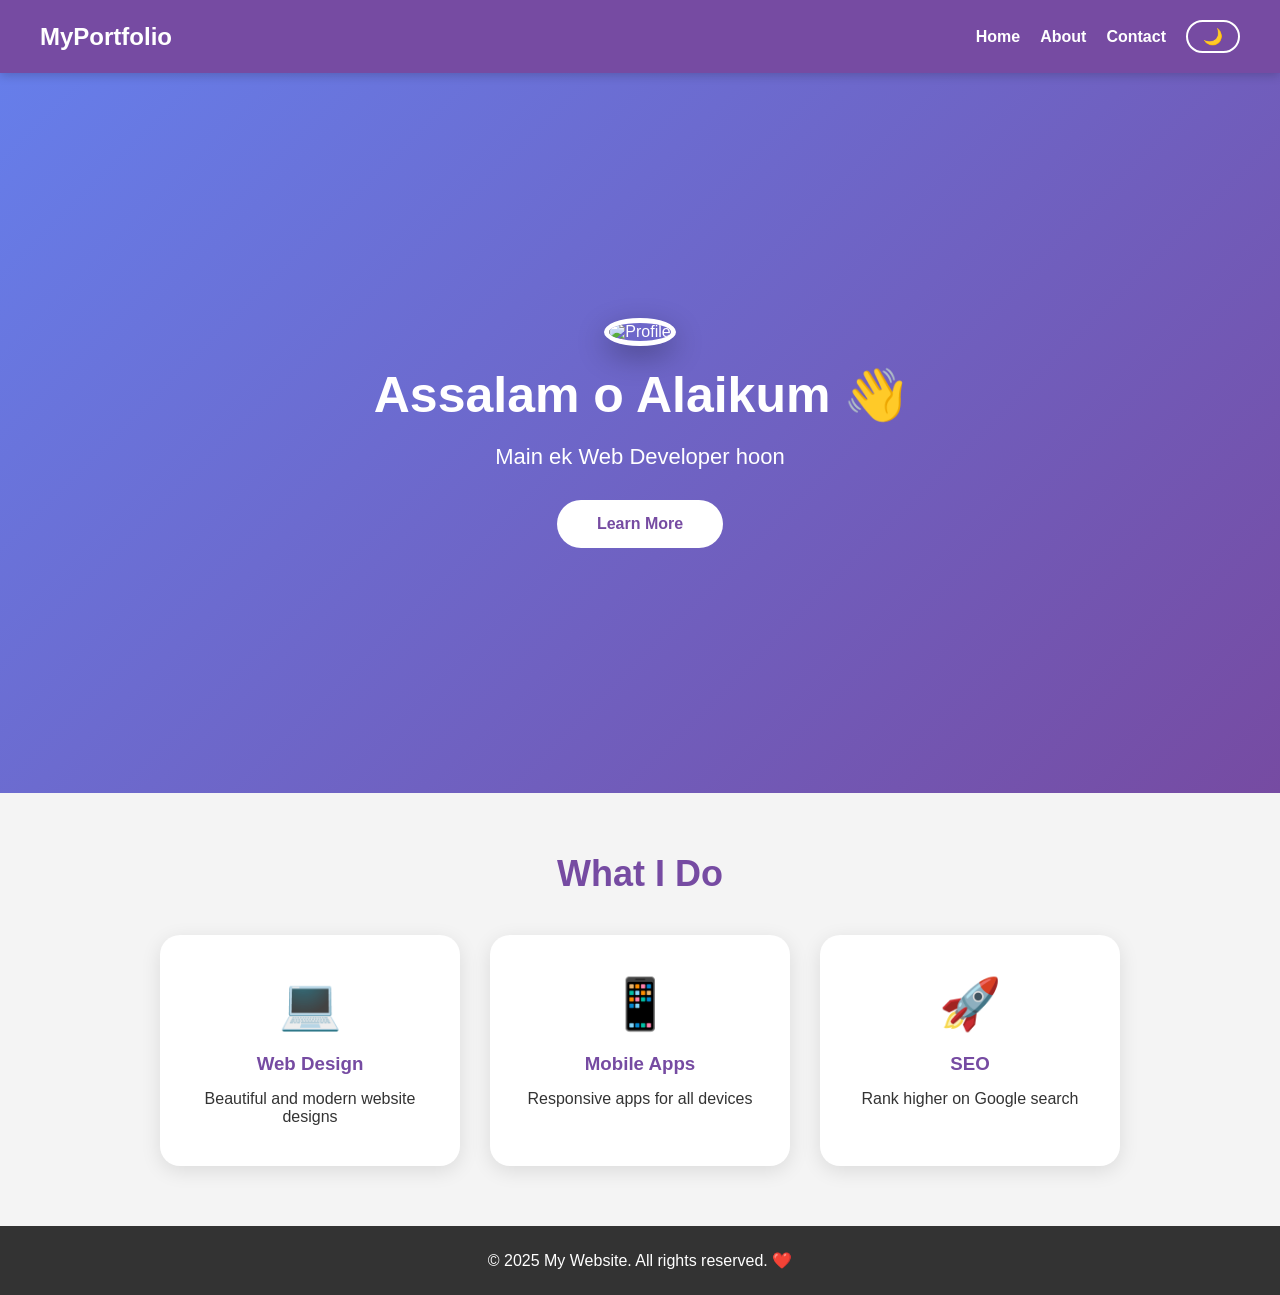
==== index.html @ c1761453 "Add files via upload" ====
<!DOCTYPE html>
<html lang="en">
<head>
    <meta charset="UTF-8">
    <meta name="viewport" content="width=device-width, initial-scale=1.0">
    <title>Home - My Portfolio</title>
    <link rel="stylesheet" href="style.css">
</head>
<body>

    <nav>
        <div class="logo">MyPortfolio</div>
        <div class="nav-links">
            <a href="index.html">Home</a>
            <a href="about.html">About</a>
            <a href="contact.html">Contact</a>
            <button id="darkModeBtn" onclick="toggleDarkMode()">🌙</button>
        </div>
    </nav>

    <div class="hero">
        <div class="hero-content">
            <img src="https://i.pravatar.cc/200" alt="Profile" class="profile-pic">
            <h1>Assalam o Alaikum 👋</h1>
            <p class="typing">Main ek Web Developer hoon</p>
            <a href="about.html" class="btn">Learn More</a>
        </div>
    </div>

    <section class="services">
        <h2>What I Do</h2>
        <div class="cards">
            <div class="card">
                <div class="icon">💻</div>
                <h3>Web Design</h3>
                <p>Beautiful and modern website designs</p>
            </div>
            <div class="card">
                <div class="icon">📱</div>
                <h3>Mobile Apps</h3>
                <p>Responsive apps for all devices</p>
            </div>
            <div class="card">
                <div class="icon">🚀</div>
                <h3>SEO</h3>
                <p>Rank higher on Google search</p>
            </div>
        </div>
    </section>

    <footer>
        <p>© 2025 My Website. All rights reserved. ❤️</p>
    </footer>

    <script src="script.js"></script>
</body>
</html>
---- style.css ----
* {
    margin: 0;
    padding: 0;
    box-sizing: border-box;
    transition: 0.3s;
}

body {
    font-family: 'Arial', sans-serif;
    background: #f4f4f4;
    color: #333;
}

/* Dark Mode */
body.dark {
    background: #1a1a1a;
    color: #fff;
}
body.dark nav { background: #000; }
body.dark .card,
body.dark .about-container,
body.dark .contact-container { background: #2a2a2a; color: #fff; }
body.dark input,
body.dark textarea { background: #1a1a1a; color: #fff; border-color: #555; }

/* Navigation */
nav {
    background: #764ba2;
    padding: 20px 40px;
    display: flex;
    justify-content: space-between;
    align-items: center;
    position: sticky;
    top: 0;
    z-index: 100;
    box-shadow: 0 2px 10px rgba(0,0,0,0.2);
}
.logo {
    color: white;
    font-size: 24px;
    font-weight: bold;
}
.nav-links {
    display: flex;
    align-items: center;
    gap: 20px;
}
.nav-links a {
    color: white;
    text-decoration: none;
    font-weight: bold;
    font-size: 16px;
}
.nav-links a:hover { color: #ffd700; }

#darkModeBtn {
    background: transparent;
    border: 2px solid white;
    color: white;
    padding: 5px 15px;
    border-radius: 20px;
    cursor: pointer;
    font-size: 16px;
}

/* Hero Section */
.hero {
    background: linear-gradient(135deg, #667eea, #764ba2);
    color: white;
    text-align: center;
    padding: 80px 20px;
    min-height: 80vh;
    display: flex;
    justify-content: center;
    align-items: center;
}
.hero-content {
    animation: fadeInUp 1s ease-out;
}
.profile-pic {
    width: 150px;
    height: 150px;
    border-radius: 50%;
    border: 5px solid white;
    margin-bottom: 20px;
    box-shadow: 0 10px 30px rgba(0,0,0,0.3);
    animation: bounce 2s infinite;
}
.hero h1 { font-size: 50px; margin-bottom: 20px; }
.hero p { font-size: 22px; margin-bottom: 30px; }

.btn {
    display: inline-block;
    padding: 15px 40px;
    background: white;
    color: #764ba2;
    text-decoration: none;
    border-radius: 30px;
    font-weight: bold;
    border: none;
    cursor: pointer;
    font-size: 16px;
}
.btn:hover {
    background: #ffd700;
    transform: scale(1.1);
    box-shadow: 0 10px 20px rgba(0,0,0,0.2);
}

/* Services */
.services {
    padding: 60px 20px;
    text-align: center;
}
.services h2 {
    font-size: 36px;
    margin-bottom: 40px;
    color: #764ba2;
}
.cards {
    display: flex;
    justify-content: center;
    gap: 30px;
    flex-wrap: wrap;
    max-width: 1200px;
    margin: 0 auto;
}
.card {
    background: white;
    padding: 40px 30px;
    border-radius: 20px;
    box-shadow: 0 5px 20px rgba(0,0,0,0.1);
    width: 300px;
    cursor: pointer;
}
.card:hover {
    transform: translateY(-10px);
    box-shadow: 0 15px 30px rgba(0,0,0,0.2);
}
.icon { font-size: 50px; margin-bottom: 20px; }
.card h3 { color: #764ba2; margin-bottom: 15px; }

/* About Page */
.about-container {
    max-width: 800px;
    margin: 50px auto;
    background: white;
    padding: 50px;
    border-radius: 20px;
    box-shadow: 0 5px 20px rgba(0,0,0,0.1);
    text-align: center;
    animation: fadeInUp 1s ease-out;
}
.about-container h1 { color: #764ba2; margin: 20px 0; }
.about-container p { font-size: 18px; line-height: 1.8; margin-bottom: 15px; }
.about-container h2 { color: #764ba2; margin: 30px 0 20px; }

.skills {
    display: flex;
    justify-content: center;
    flex-wrap: wrap;
    gap: 10px;
}
.skill {
    background: #764ba2;
    color: white;
    padding: 10px 25px;
    border-radius: 25px;
    font-weight: bold;
}
.skill:hover { transform: scale(1.1); background: #ffd700; color: #333; }

/* Contact Page */
.contact-container {
    max-width: 500px;
    margin: 50px auto;
    background: white;
    padding: 50px;
    border-radius: 20px;
    box-shadow: 0 5px 20px rgba(0,0,0,0.1);
    animation: fadeInUp 1s ease-out;
}
.contact-container h1 { color: #764ba2; text-align: center; margin-bottom: 30px; }
input, textarea {
    width: 100%;
    padding: 15px;
    margin-bottom: 15px;
    border: 2px solid #ddd;
    border-radius: 10px;
    font-size: 16px;
    font-family: inherit;
}
input:focus, textarea:focus {
    border-color: #764ba2;
    outline: none;
}

/* Footer */
footer {
    background: #333;
    color: white;
    text-align: center;
    padding: 25px;
}

/* Animations */
@keyframes fadeInUp {
    from { opacity: 0; transform: translateY(30px); }
    to { opacity: 1; transform: translateY(0); }
}
@keyframes bounce {
    0%, 100% { transform: translateY(0); }
    50% { transform: translateY(-15px); }
}

/* Mobile Responsive */
@media (max-width: 768px) {
    nav {
        flex-direction: column;
        gap: 15px;
        padding: 15px;
    }
    .nav-links { gap: 15px; }
    .hero h1 { font-size: 32px; }
    .hero p { font-size: 18px; }
    .profile-pic { width: 120px; height: 120px; }
    .cards { flex-direction: column; align-items: center; }
    .about-container, .contact-container { margin: 20px; padding: 30px; }
}
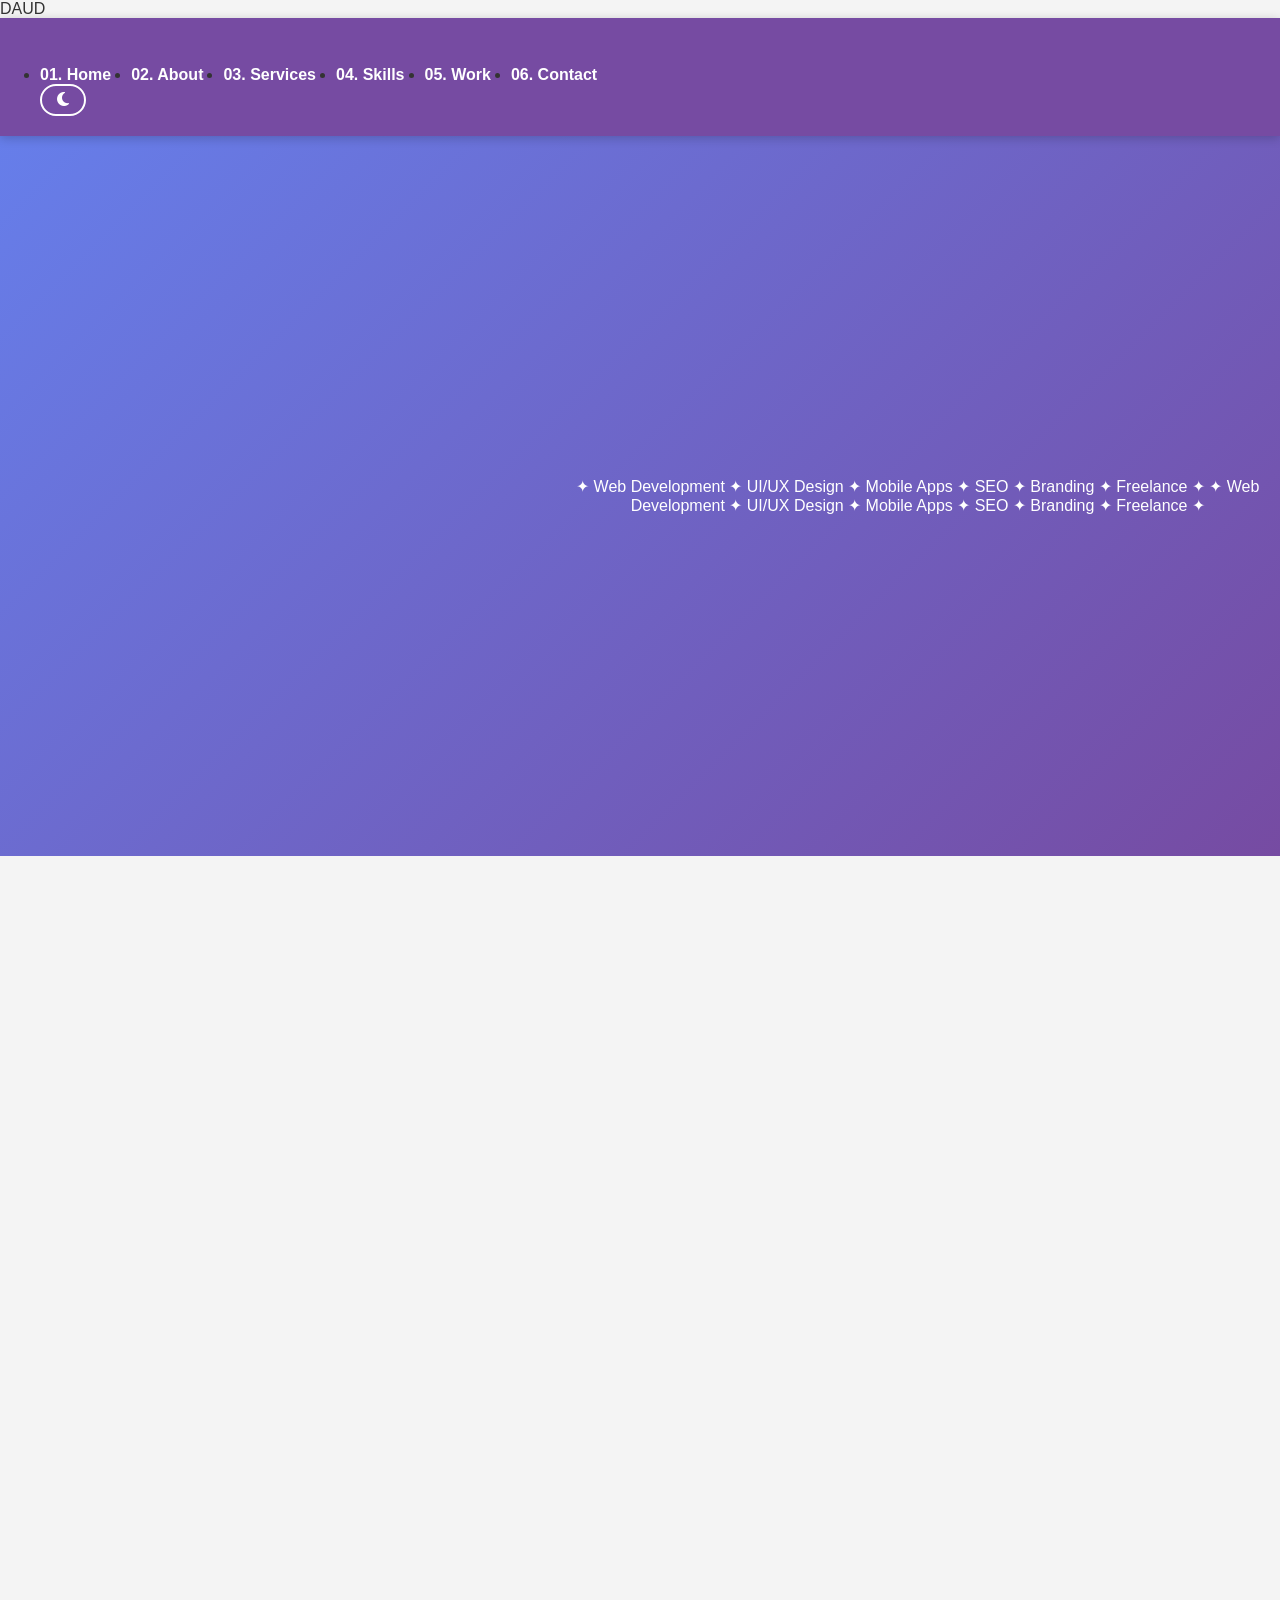
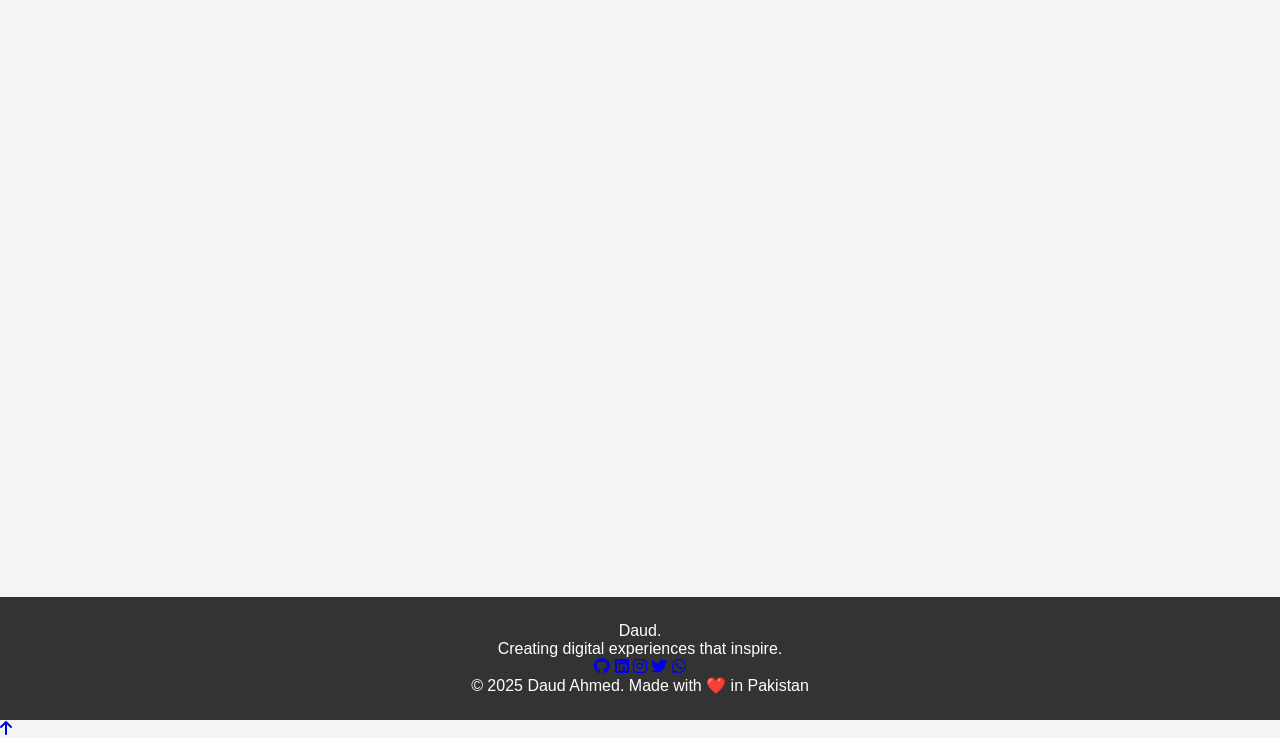
==== commit c31d3217: "Update index.html" ====
--- a/index.html
+++ b/index.html
@@ -3,55 +3,395 @@
 <head>
     <meta charset="UTF-8">
     <meta name="viewport" content="width=device-width, initial-scale=1.0">
-    <title>Home - My Portfolio</title>
+    <title>Daud - Premium Web Developer</title>
     <link rel="stylesheet" href="style.css">
+    <link rel="preconnect" href="https://fonts.googleapis.com">
+    <link href="https://fonts.googleapis.com/css2?family=Poppins:wght@300;400;500;600;700;800;900&family=Space+Grotesk:wght@400;500;600;700&display=swap" rel="stylesheet">
+    <link rel="stylesheet" href="https://cdnjs.cloudflare.com/ajax/libs/font-awesome/6.4.0/css/all.min.css">
+    <link href="https://unpkg.com/aos@2.3.1/dist/aos.css" rel="stylesheet">
 </head>
 <body>
 
-    <nav>
-        <div class="logo">MyPortfolio</div>
-        <div class="nav-links">
-            <a href="index.html">Home</a>
-            <a href="about.html">About</a>
-            <a href="contact.html">Contact</a>
-            <button id="darkModeBtn" onclick="toggleDarkMode()">🌙</button>
+    <!-- Custom Cursor -->
+    <div class="cursor" id="cursor"></div>
+    <div class="cursor-follower" id="cursorFollower"></div>
+
+    <!-- Preloader -->
+    <div class="preloader" id="preloader">
+        <div class="loader-text">
+            <span>D</span><span>A</span><span>U</span><span>D</span>
+        </div>
+        <div class="loader-bar"><div class="loader-progress"></div></div>
+    </div>
+
+    <!-- Particles Background -->
+    <div class="particles" id="particles"></div>
+
+    <!-- Navigation -->
+    <nav id="navbar">
+        <div class="nav-container">
+            <div class="logo" data-aos="fade-right">D<span>.</span></div>
+            <ul class="nav-links" id="navLinks">
+                <li><a href="#home" class="active"><span>01.</span> Home</a></li>
+                <li><a href="#about"><span>02.</span> About</a></li>
+                <li><a href="#services"><span>03.</span> Services</a></li>
+                <li><a href="#skills"><span>04.</span> Skills</a></li>
+                <li><a href="#projects"><span>05.</span> Work</a></li>
+                <li><a href="#contact"><span>06.</span> Contact</a></li>
+            </ul>
+            <div class="nav-right">
+                <button id="darkModeBtn" onclick="toggleDarkMode()"><i class="fas fa-moon"></i></button>
+                <div class="menu-toggle" onclick="toggleMenu()">
+                    <span></span><span></span><span></span>
+                </div>
+            </div>
         </div>
     </nav>
 
-    <div class="hero">
-        <div class="hero-content">
-            <img src="https://i.pravatar.cc/200" alt="Profile" class="profile-pic">
-            <h1>Assalam o Alaikum 👋</h1>
-            <p class="typing">Main ek Web Developer hoon</p>
-            <a href="about.html" class="btn">Learn More</a>
-        </div>
-    </div>
-
-    <section class="services">
-        <h2>What I Do</h2>
-        <div class="cards">
-            <div class="card">
-                <div class="icon">💻</div>
-                <h3>Web Design</h3>
-                <p>Beautiful and modern website designs</p>
-            </div>
-            <div class="card">
-                <div class="icon">📱</div>
-                <h3>Mobile Apps</h3>
-                <p>Responsive apps for all devices</p>
-            </div>
-            <div class="card">
-                <div class="icon">🚀</div>
-                <h3>SEO</h3>
-                <p>Rank higher on Google search</p>
-            </div>
-        </div>
-    </section>
-
+    <!-- Hero Section -->
+    <section id="home" class="hero">
+        <div class="hero-bg">
+            <div class="blob blob-1"></div>
+            <div class="blob blob-2"></div>
+            <div class="blob blob-3"></div>
+        </div>
+        <div class="hero-container">
+            <div class="hero-text">
+                <p class="hero-greeting" data-aos="fade-up"><span class="line"></span> Hello, I'm</p>
+                <h1 data-aos="fade-up" data-aos-delay="200">
+                    <span class="reveal">Daud</span>
+                    <span class="reveal">Shabbir</span>
+                </h1>
+                <h2 data-aos="fade-up" data-aos-delay="400">I'm a <span class="typing" id="typing"></span></h2>
+                <p class="hero-desc" data-aos="fade-up" data-aos-delay="600">Crafting digital experiences that inspire, engage, and convert. Let's build something amazing together. ✨</p>
+                <div class="hero-buttons" data-aos="fade-up" data-aos-delay="800">
+                    <a href="#contact" class="btn btn-primary"><span>Hire Me</span><i class="fas fa-arrow-right"></i></a>
+                    <a href="#projects" class="btn btn-outline"><span>My Work</span></a>
+                </div>
+                <div class="social-icons" data-aos="fade-up" data-aos-delay="1000">
+                    <a href="#"><i class="fab fa-github"></i></a>
+                    <a href="#"><i class="fab fa-linkedin"></i></a>
+                    <a href="#"><i class="fab fa-instagram"></i></a>
+                    <a href="#"><i class="fab fa-twitter"></i></a>
+                </div>
+            </div>
+            <div class="hero-image" data-aos="zoom-in" data-aos-delay="500">
+                <div class="image-wrapper tilt">
+                    <div class="image-glow"></div>
+                    <img src="https://i.pravatar.cc/500" alt="Daud">
+                    <div class="floating-badge badge-1"><i class="fab fa-html5"></i></div>
+                    <div class="floating-badge badge-2"><i class="fab fa-css3-alt"></i></div>
+                    <div class="floating-badge badge-3"><i class="fab fa-js"></i></div>
+                    <div class="floating-badge badge-4"><i class="fab fa-react"></i></div>
+                </div>
+            </div>
+        </div>
+        <div class="marquee">
+            <div class="marquee-content">
+                <span>✦ Web Development ✦ UI/UX Design ✦ Mobile Apps ✦ SEO ✦ Branding ✦ Freelance ✦</span>
+                <span>✦ Web Development ✦ UI/UX Design ✦ Mobile Apps ✦ SEO ✦ Branding ✦ Freelance ✦</span>
+            </div>
+        </div>
+    </section>
+
+    <!-- About Section -->
+    <section id="about" class="about">
+        <div class="container">
+            <div class="section-header" data-aos="fade-up">
+                <p class="subtitle"><span class="line"></span> Get To Know <span class="line"></span></p>
+                <h2 class="glitch" data-text="About Me">About Me</h2>
+            </div>
+            <div class="about-content">
+                <div class="about-image" data-aos="fade-right">
+                    <div class="about-img-wrap">
+                        <img src="https://i.pravatar.cc/500?img=12" alt="About">
+                        <div class="experience-badge">
+                            <h3>2+</h3>
+                            <p>Years of<br>Experience</p>
+                        </div>
+                    </div>
+                </div>
+                <div class="about-text" data-aos="fade-left">
+                    <h3>Passionate Developer & Creative Designer 🚀</h3>
+                    <p>Assalam o Alaikum! Main Daud hoon, ek passionate web developer Pakistan se. Mujhe modern aur responsive websites banana bahut pasand hai. Har project me innovation aur creativity laata hoon.</p>
+                    <div class="stats">
+                        <div class="stat-box" data-aos="zoom-in" data-aos-delay="200">
+                            <h3 class="counter" data-target="50">0</h3>
+                            <p>Projects</p>
+                        </div>
+                        <div class="stat-box" data-aos="zoom-in" data-aos-delay="400">
+                            <h3 class="counter" data-target="30">0</h3>
+                            <p>Clients</p>
+                        </div>
+                        <div class="stat-box" data-aos="zoom-in" data-aos-delay="600">
+                            <h3 class="counter" data-target="100">0</h3>
+                            <p>Success %</p>
+                        </div>
+                    </div>
+                    <a href="#contact" class="btn btn-primary"><span>Let's Talk</span><i class="fas fa-arrow-right"></i></a>
+                </div>
+            </div>
+        </div>
+    </section>
+
+    <!-- Services Section -->
+    <section id="services" class="services">
+        <div class="container">
+            <div class="section-header" data-aos="fade-up">
+                <p class="subtitle"><span class="line"></span> What I Offer <span class="line"></span></p>
+                <h2>My Services</h2>
+            </div>
+            <div class="services-grid">
+                <div class="service-card" data-aos="fade-up" data-aos-delay="100">
+                    <div class="card-number">01</div>
+                    <div class="service-icon"><i class="fas fa-code"></i></div>
+                    <h3>Web Development</h3>
+                    <p>Modern, fast, and responsive websites with cutting-edge technologies.</p>
+                    <a href="#" class="service-link">Learn More <i class="fas fa-arrow-right"></i></a>
+                </div>
+                <div class="service-card" data-aos="fade-up" data-aos-delay="200">
+                    <div class="card-number">02</div>
+                    <div class="service-icon"><i class="fas fa-paint-brush"></i></div>
+                    <h3>UI/UX Design</h3>
+                    <p>Beautiful interfaces that engage users and drive conversions.</p>
+                    <a href="#" class="service-link">Learn More <i class="fas fa-arrow-right"></i></a>
+                </div>
+                <div class="service-card" data-aos="fade-up" data-aos-delay="300">
+                    <div class="card-number">03</div>
+                    <div class="service-icon"><i class="fas fa-mobile-alt"></i></div>
+                    <h3>Mobile Apps</h3>
+                    <p>Cross-platform mobile apps that work perfectly on all devices.</p>
+                    <a href="#" class="service-link">Learn More <i class="fas fa-arrow-right"></i></a>
+                </div>
+                <div class="service-card" data-aos="fade-up" data-aos-delay="400">
+                    <div class="card-number">04</div>
+                    <div class="service-icon"><i class="fas fa-search"></i></div>
+                    <h3>SEO Expert</h3>
+                    <p>Rank higher on Google and attract more organic traffic.</p>
+                    <a href="#" class="service-link">Learn More <i class="fas fa-arrow-right"></i></a>
+                </div>
+                <div class="service-card" data-aos="fade-up" data-aos-delay="500">
+                    <div class="card-number">05</div>
+                    <div class="service-icon"><i class="fas fa-rocket"></i></div>
+                    <h3>Performance</h3>
+                    <p>Lightning-fast websites that load in seconds for better UX.</p>
+                    <a href="#" class="service-link">Learn More <i class="fas fa-arrow-right"></i></a>
+                </div>
+                <div class="service-card" data-aos="fade-up" data-aos-delay="600">
+                    <div class="card-number">06</div>
+                    <div class="service-icon"><i class="fas fa-headset"></i></div>
+                    <h3>24/7 Support</h3>
+                    <p>Round-the-clock support and maintenance for peace of mind.</p>
+                    <a href="#" class="service-link">Learn More <i class="fas fa-arrow-right"></i></a>
+                </div>
+            </div>
+        </div>
+    </section>
+
+    <!-- Skills Section -->
+    <section id="skills" class="skills">
+        <div class="container">
+            <div class="section-header" data-aos="fade-up">
+                <p class="subtitle"><span class="line"></span> My Expertise <span class="line"></span></p>
+                <h2>My Skills</h2>
+            </div>
+            <div class="skills-wrapper">
+                <div class="skills-container" data-aos="fade-right">
+                    <div class="skill-item">
+                        <div class="skill-info"><span><i class="fab fa-html5"></i> HTML5</span><span>95%</span></div>
+                        <div class="skill-bar"><div class="skill-progress" style="width: 95%"></div></div>
+                    </div>
+                    <div class="skill-item">
+                        <div class="skill-info"><span><i class="fab fa-css3-alt"></i> CSS3</span><span>90%</span></div>
+                        <div class="skill-bar"><div class="skill-progress" style="width: 90%"></div></div>
+                    </div>
+                    <div class="skill-item">
+                        <div class="skill-info"><span><i class="fab fa-js"></i> JavaScript</span><span>85%</span></div>
+                        <div class="skill-bar"><div class="skill-progress" style="width: 85%"></div></div>
+                    </div>
+                    <div class="skill-item">
+                        <div class="skill-info"><span><i class="fab fa-react"></i> React</span><span>75%</span></div>
+                        <div class="skill-bar"><div class="skill-progress" style="width: 75%"></div></div>
+                    </div>
+                </div>
+                <div class="tech-orbit" data-aos="zoom-in">
+                    <div class="orbit-center"><i class="fas fa-code"></i></div>
+                    <div class="orbit orbit-1">
+                        <div class="orbit-item"><i class="fab fa-html5"></i></div>
+                        <div class="orbit-item"><i class="fab fa-css3-alt"></i></div>
+                        <div class="orbit-item"><i class="fab fa-js"></i></div>
+                        <div class="orbit-item"><i class="fab fa-react"></i></div>
+                    </div>
+                    <div class="orbit orbit-2">
+                        <div class="orbit-item"><i class="fab fa-node-js"></i></div>
+                        <div class="orbit-item"><i class="fab fa-github"></i></div>
+                        <div class="orbit-item"><i class="fab fa-figma"></i></div>
+                        <div class="orbit-item"><i class="fab fa-sass"></i></div>
+                    </div>
+                </div>
+            </div>
+        </div>
+    </section>
+
+    <!-- Projects Section -->
+    <section id="projects" class="projects">
+        <div class="container">
+            <div class="section-header" data-aos="fade-up">
+                <p class="subtitle"><span class="line"></span> My Work <span class="line"></span></p>
+                <h2>Recent Projects</h2>
+            </div>
+            <div class="projects-grid">
+                <div class="project-card" data-aos="flip-left" data-aos-delay="100">
+                    <img src="https://picsum.photos/500/400?random=1" alt="Project">
+                    <div class="project-overlay">
+                        <p class="project-tag">Web Design</p>
+                        <h3>E-commerce Store</h3>
+                        <a href="#"><i class="fas fa-arrow-right"></i></a>
+                    </div>
+                </div>
+                <div class="project-card" data-aos="flip-left" data-aos-delay="200">
+                    <img src="https://picsum.photos/500/400?random=2" alt="Project">
+                    <div class="project-overlay">
+                        <p class="project-tag">UI/UX</p>
+                        <h3>Portfolio Design</h3>
+                        <a href="#"><i class="fas fa-arrow-right"></i></a>
+                    </div>
+                </div>
+                <div class="project-card" data-aos="flip-left" data-aos-delay="300">
+                    <img src="https://picsum.photos/500/400?random=3" alt="Project">
+                    <div class="project-overlay">
+                        <p class="project-tag">Business</p>
+                        <h3>Corporate Site</h3>
+                        <a href="#"><i class="fas fa-arrow-right"></i></a>
+                    </div>
+                </div>
+                <div class="project-card" data-aos="flip-left" data-aos-delay="400">
+                    <img src="https://picsum.photos/500/400?random=4" alt="Project">
+                    <div class="project-overlay">
+                        <p class="project-tag">Restaurant</p>
+                        <h3>Food Website</h3>
+                        <a href="#"><i class="fas fa-arrow-right"></i></a>
+                    </div>
+                </div>
+                <div class="project-card" data-aos="flip-left" data-aos-delay="500">
+                    <img src="https://picsum.photos/500/400?random=5" alt="Project">
+                    <div class="project-overlay">
+                        <p class="project-tag">Blog</p>
+                        <h3>News Platform</h3>
+                        <a href="#"><i class="fas fa-arrow-right"></i></a>
+                    </div>
+                </div>
+                <div class="project-card" data-aos="flip-left" data-aos-delay="600">
+                    <img src="https://picsum.photos/500/400?random=6" alt="Project">
+                    <div class="project-overlay">
+                        <p class="project-tag">Landing</p>
+                        <h3>Product Launch</h3>
+                        <a href="#"><i class="fas fa-arrow-right"></i></a>
+                    </div>
+                </div>
+            </div>
+        </div>
+    </section>
+
+    <!-- Testimonials -->
+    <section class="testimonials">
+        <div class="container">
+            <div class="section-header" data-aos="fade-up">
+                <p class="subtitle"><span class="line"></span> Client Reviews <span class="line"></span></p>
+                <h2>Testimonials</h2>
+            </div>
+            <div class="testimonials-grid">
+                <div class="testimonial-card" data-aos="fade-up" data-aos-delay="100">
+                    <i class="fas fa-quote-left quote-icon"></i>
+                    <div class="stars">⭐⭐⭐⭐⭐</div>
+                    <p>"Daud ne meri website bahut zabardast banai! Bilkul professional aur time par deliver ki. Highly recommended!"</p>
+                    <div class="client">
+                        <img src="https://i.pravatar.cc/100?img=5" alt="Client">
+                        <div><h4>Ahmed Khan</h4><p>CEO, TechStart</p></div>
+                    </div>
+                </div>
+                <div class="testimonial-card" data-aos="fade-up" data-aos-delay="200">
+                    <i class="fas fa-quote-left quote-icon"></i>
+                    <div class="stars">⭐⭐⭐⭐⭐</div>
+                    <p>"Amazing work! Fast, beautiful, aur mobile par bhi perfect chalti hai. Best experience ever!"</p>
+                    <div class="client">
+                        <img src="https://i.pravatar.cc/100?img=10" alt="Client">
+                        <div><h4>Sara Ali</h4><p>Founder, Fashion Hub</p></div>
+                    </div>
+                </div>
+                <div class="testimonial-card" data-aos="fade-up" data-aos-delay="300">
+                    <i class="fas fa-quote-left quote-icon"></i>
+                    <div class="stars">⭐⭐⭐⭐⭐</div>
+                    <p>"Best web developer maine kabhi kaam karaya. 100% satisfied! Will hire again for future projects."</p>
+                    <div class="client">
+                        <img src="https://i.pravatar.cc/100?img=15" alt="Client">
+                        <div><h4>Bilal Hassan</h4><p>Owner, Food Cafe</p></div>
+                    </div>
+                </div>
+            </div>
+        </div>
+    </section>
+
+    <!-- Contact Section -->
+    <section id="contact" class="contact">
+        <div class="container">
+            <div class="section-header" data-aos="fade-up">
+                <p class="subtitle"><span class="line"></span> Get In Touch <span class="line"></span></p>
+                <h2>Let's Work Together</h2>
+            </div>
+            <div class="contact-content">
+                <div class="contact-info" data-aos="fade-right">
+                    <div class="contact-item">
+                        <div class="contact-icon"><i class="fas fa-envelope"></i></div>
+                        <div><h4>Email</h4><p>daud@example.com</p></div>
+                    </div>
+                    <div class="contact-item">
+                        <div class="contact-icon"><i class="fas fa-phone"></i></div>
+                        <div><h4>Phone</h4><p>+92 300 1234567</p></div>
+                    </div>
+                    <div class="contact-item">
+                        <div class="contact-icon"><i class="fas fa-map-marker-alt"></i></div>
+                        <div><h4>Location</h4><p>Pakistan</p></div>
+                    </div>
+                    <div class="contact-item">
+                        <div class="contact-icon"><i class="fab fa-whatsapp"></i></div>
+                        <div><h4>WhatsApp</h4><p>+92 300 1234567</p></div>
+                    </div>
+                </div>
+                <form class="contact-form" onsubmit="sendMessage(event)" data-aos="fade-left">
+                    <div class="form-row">
+                        <input type="text" placeholder="Your Name" required>
+                        <input type="email" placeholder="Your Email" required>
+                    </div>
+                    <input type="text" placeholder="Subject" required>
+                    <textarea rows="5" placeholder="Your Message" required></textarea>
+                    <button type="submit" class="btn btn-primary"><span>Send Message</span><i class="fas fa-paper-plane"></i></button>
+                </form>
+            </div>
+        </div>
+    </section>
+
+    <!-- Footer -->
     <footer>
-        <p>© 2025 My Website. All rights reserved. ❤️</p>
+        <div class="container">
+            <div class="footer-content">
+                <div class="footer-logo">Daud<span>.</span></div>
+                <p class="footer-tagline">Creating digital experiences that inspire.</p>
+                <div class="footer-social">
+                    <a href="#"><i class="fab fa-github"></i></a>
+                    <a href="#"><i class="fab fa-linkedin"></i></a>
+                    <a href="#"><i class="fab fa-instagram"></i></a>
+                    <a href="#"><i class="fab fa-twitter"></i></a>
+                    <a href="#"><i class="fab fa-whatsapp"></i></a>
+                </div>
+                <p class="copyright">© 2025 Daud Ahmed. Made with ❤️ in Pakistan</p>
+            </div>
+        </div>
     </footer>
 
+    <a href="#home" class="back-to-top" id="backToTop"><i class="fas fa-arrow-up"></i></a>
+
+    <script src="https://unpkg.com/aos@2.3.1/dist/aos.js"></script>
     <script src="script.js"></script>
 </body>
-</html>+</html>
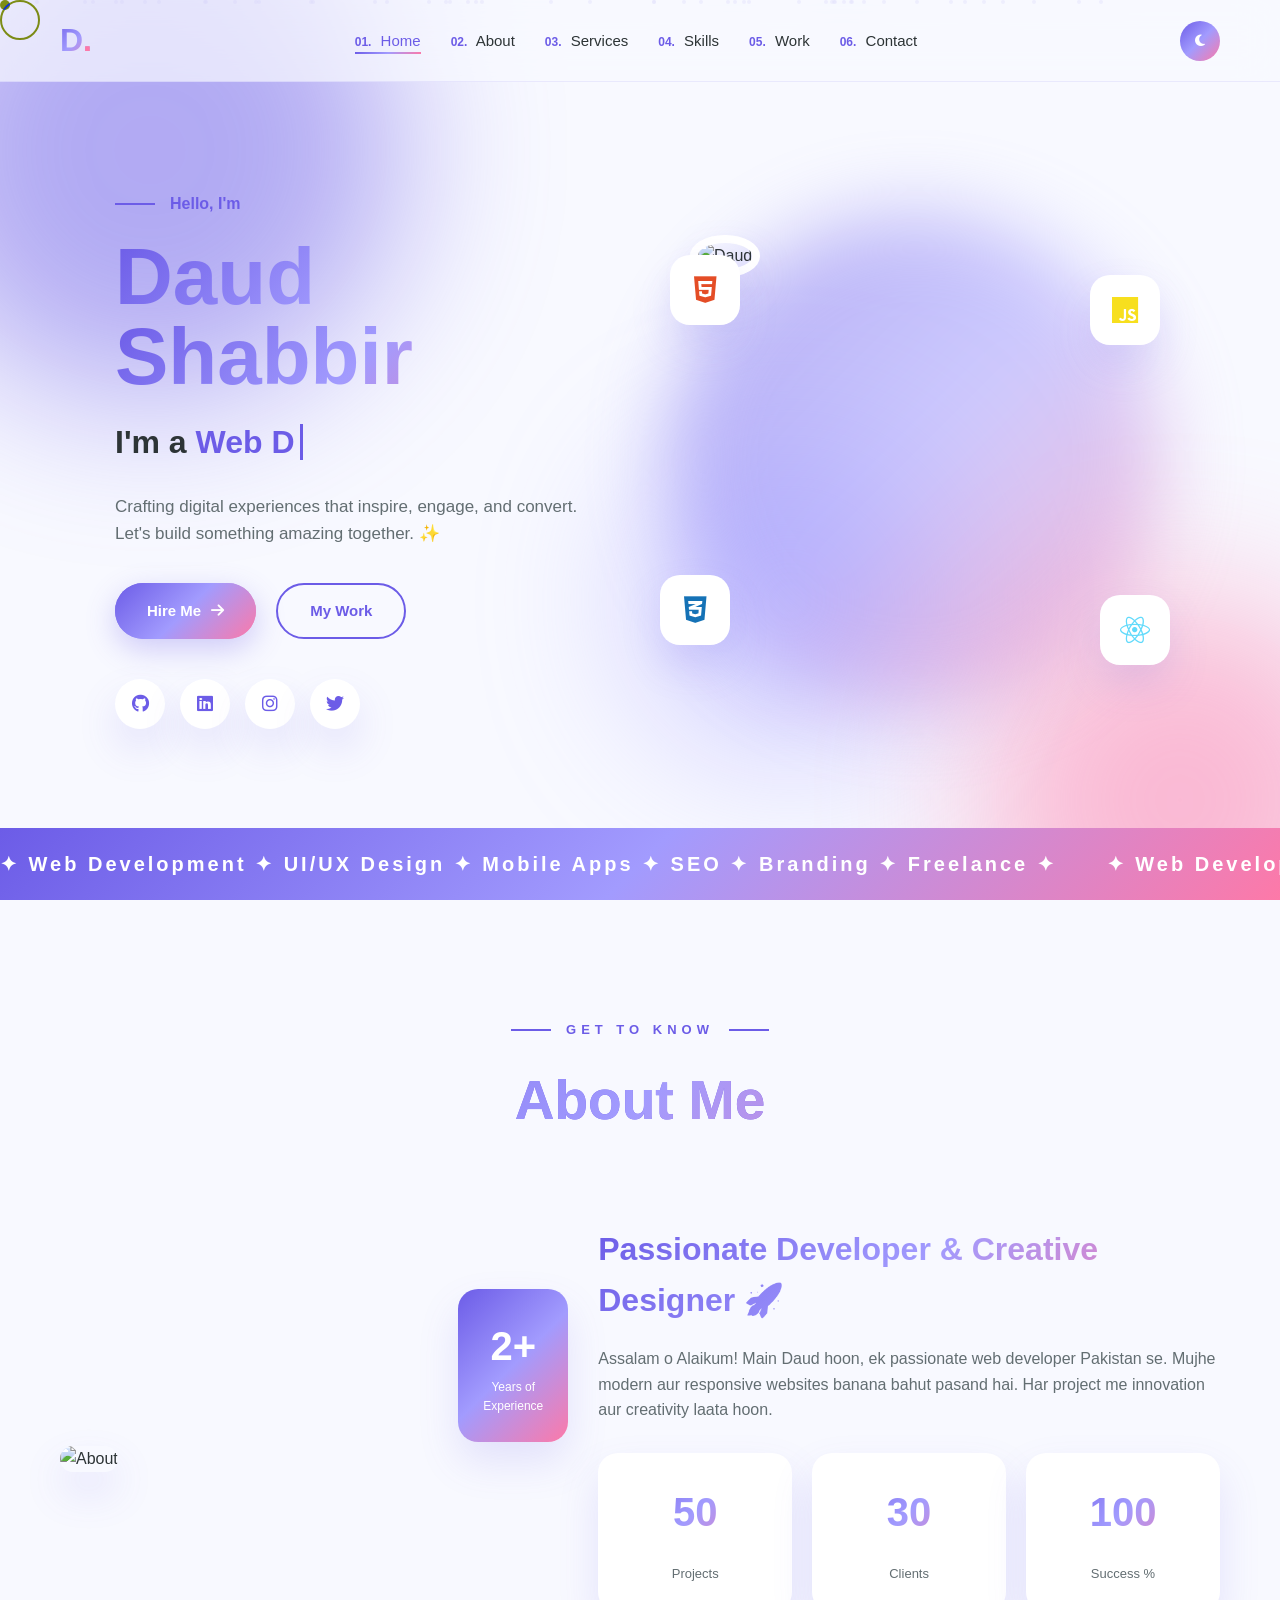
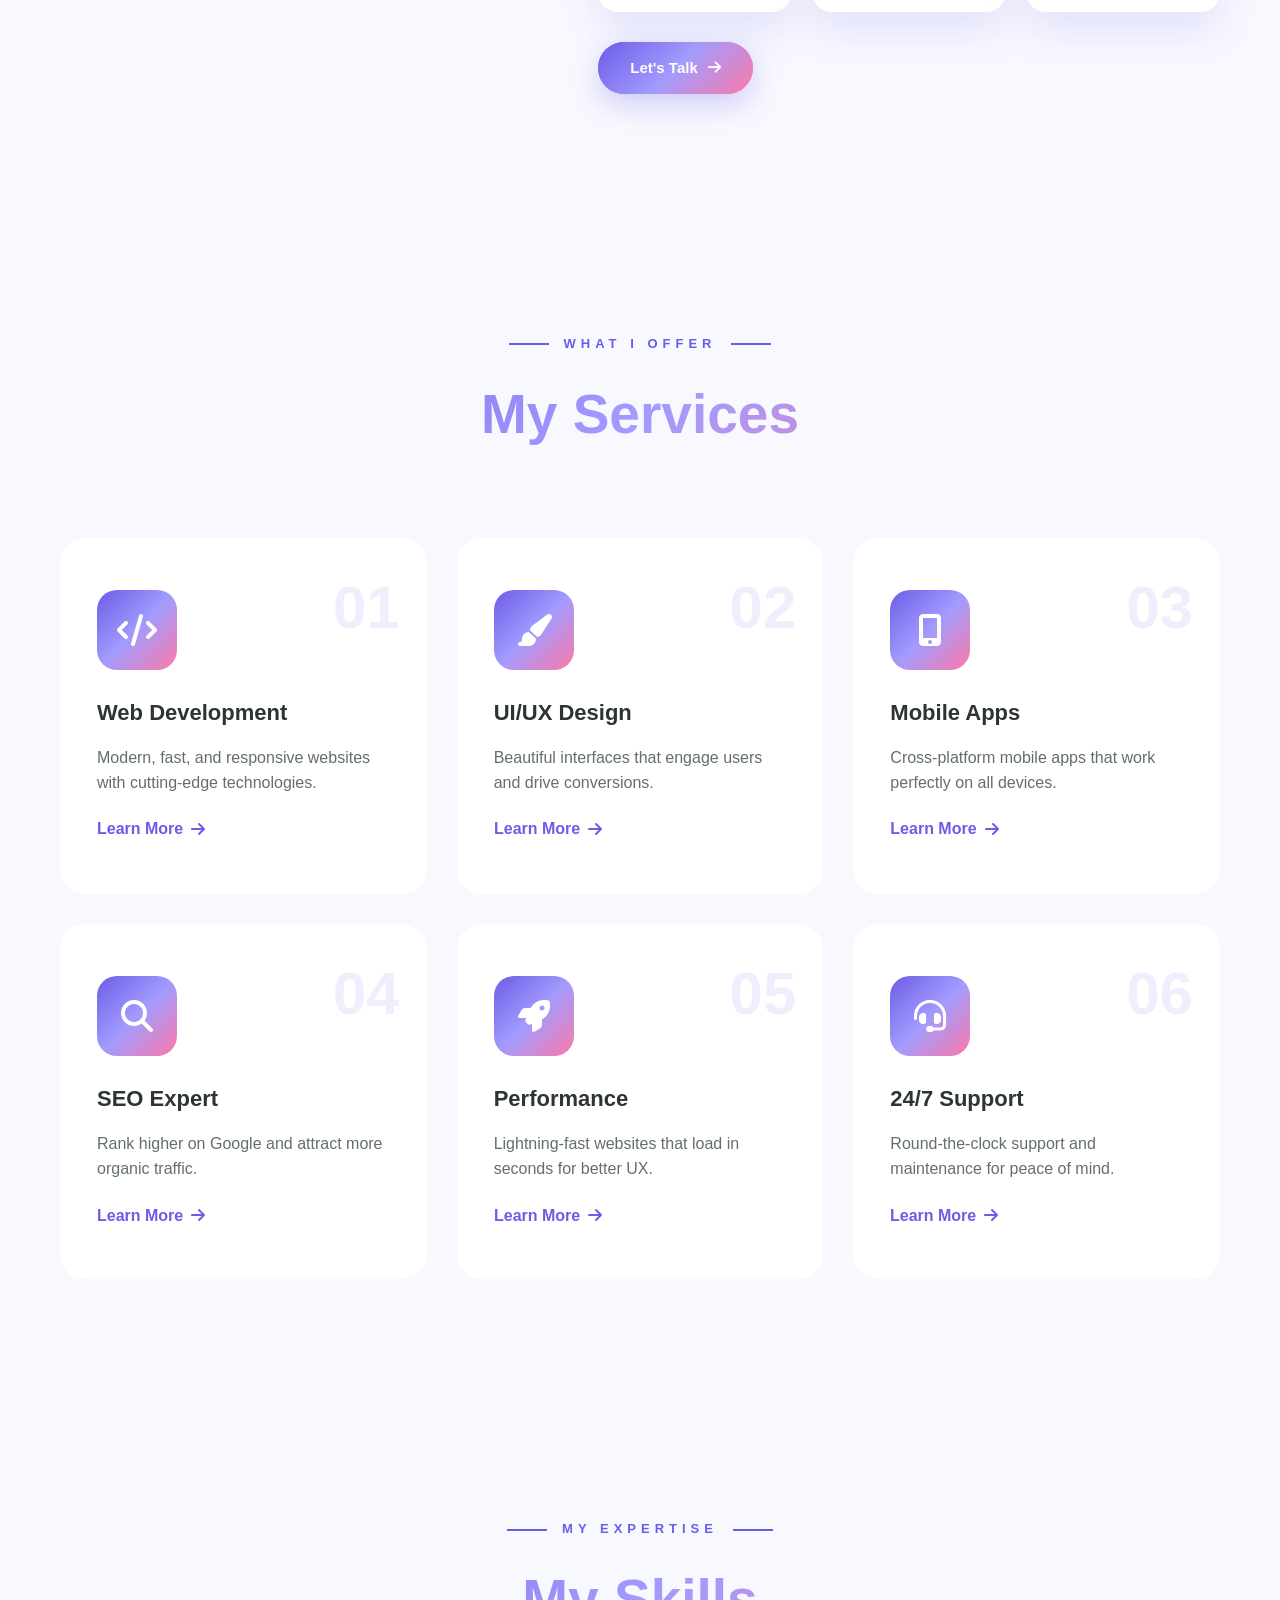
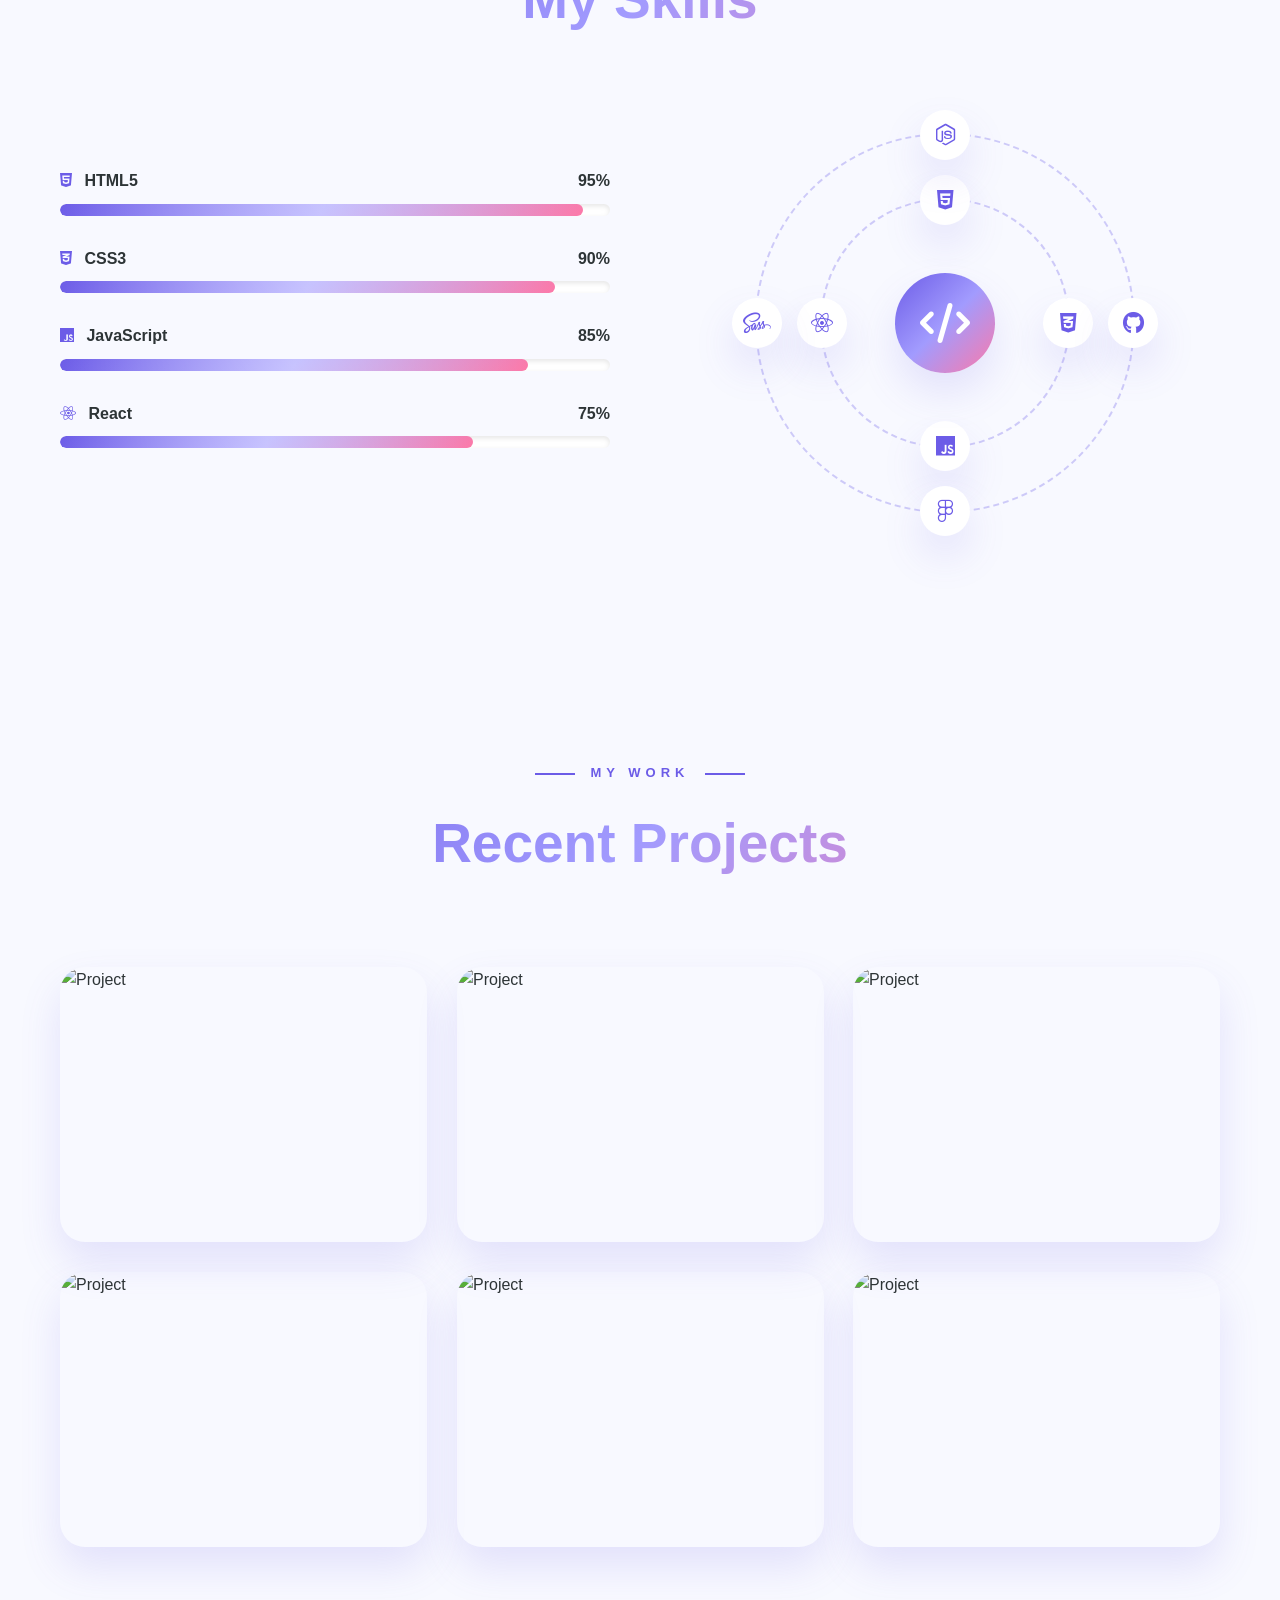
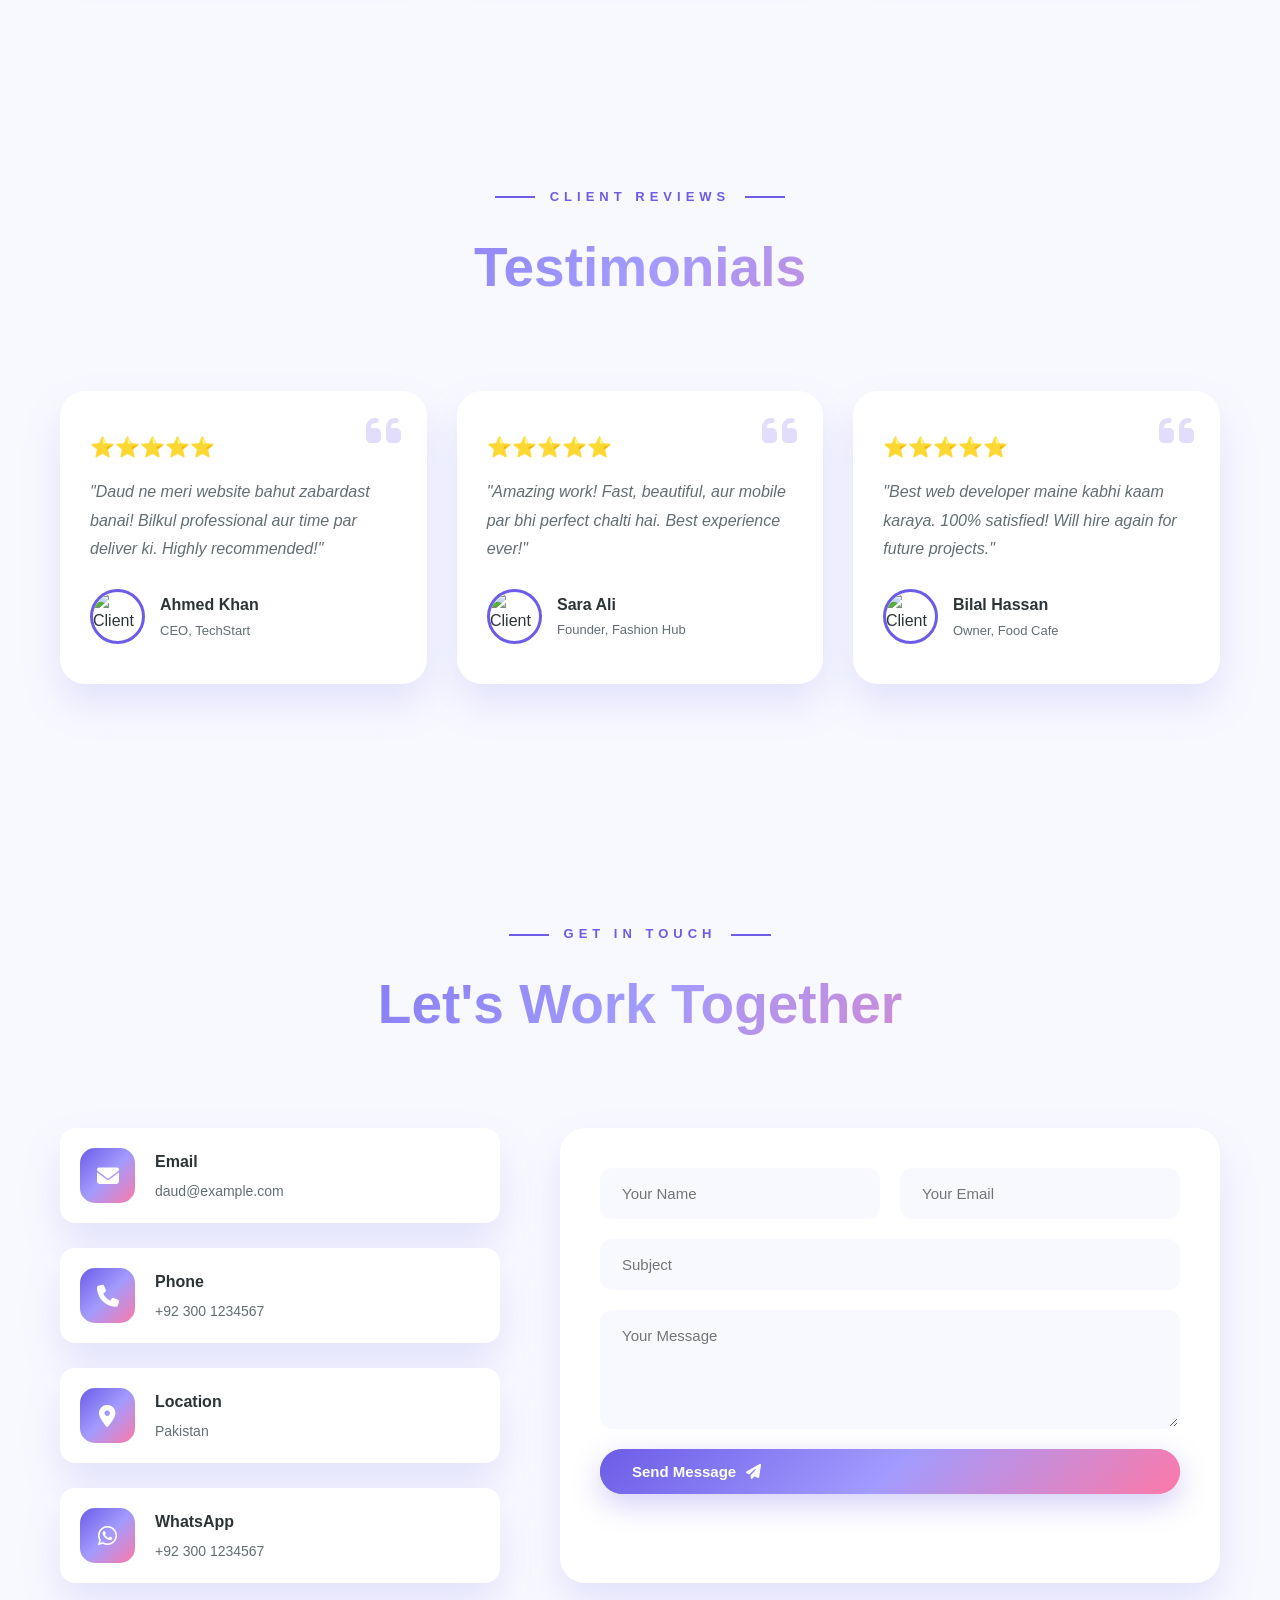
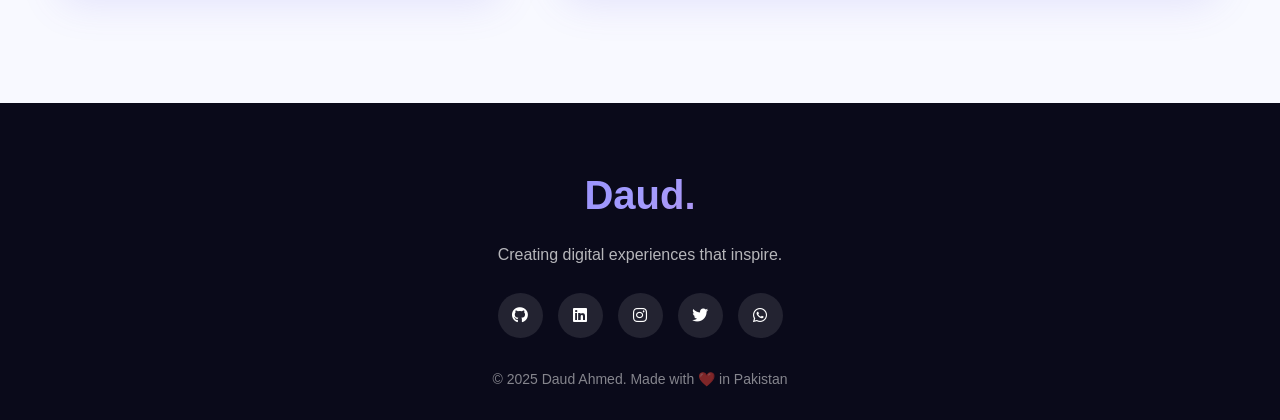
==== commit 73f8e368: "Add files via upload" ====
--- a/index.html
+++ b/index.html
@@ -394,4 +394,4 @@
     <script src="https://unpkg.com/aos@2.3.1/dist/aos.js"></script>
     <script src="script.js"></script>
 </body>
-</html>
+</html>
--- a/style.css
+++ b/style.css
@@ -1,229 +1,927 @@
-* {
-    margin: 0;
-    padding: 0;
-    box-sizing: border-box;
-    transition: 0.3s;
+* { margin: 0; padding: 0; box-sizing: border-box; font-family: 'Poppins', sans-serif; }
+
+:root {
+    --primary: #6c5ce7;
+    --secondary: #a29bfe;
+    --accent: #fd79a8;
+    --dark: #0a0a1a;
+    --light: #f8f9ff;
+    --text: #2d3436;
+    --gray: #636e72;
+    --white: #ffffff;
+    --shadow: 0 20px 40px rgba(108,92,231,0.15);
+    --gradient: linear-gradient(135deg, #6c5ce7, #a29bfe, #fd79a8);
 }
 
 body {
-    font-family: 'Arial', sans-serif;
-    background: #f4f4f4;
-    color: #333;
-}
-
-/* Dark Mode */
+    background: var(--light);
+    color: var(--text);
+    overflow-x: hidden;
+    line-height: 1.6;
+    cursor: none;
+}
+
 body.dark {
-    background: #1a1a1a;
-    color: #fff;
-}
-body.dark nav { background: #000; }
-body.dark .card,
-body.dark .about-container,
-body.dark .contact-container { background: #2a2a2a; color: #fff; }
-body.dark input,
-body.dark textarea { background: #1a1a1a; color: #fff; border-color: #555; }
+    --light: #0a0a1a;
+    --text: #f8f9ff;
+    --white: #16162a;
+    --gray: #b2bec3;
+    background: var(--light);
+    color: var(--text);
+}
+
+html { scroll-behavior: smooth; }
+
+.container { max-width: 1200px; margin: 0 auto; padding: 0 20px; }
+
+/* Custom Cursor */
+.cursor {
+    width: 10px;
+    height: 10px;
+    background: var(--primary);
+    border-radius: 50%;
+    position: fixed;
+    pointer-events: none;
+    z-index: 10000;
+    transition: transform 0.2s;
+    mix-blend-mode: difference;
+}
+.cursor-follower {
+    width: 40px;
+    height: 40px;
+    border: 2px solid var(--primary);
+    border-radius: 50%;
+    position: fixed;
+    pointer-events: none;
+    z-index: 9999;
+    transition: transform 0.3s ease;
+    mix-blend-mode: difference;
+}
+.cursor.active { transform: scale(3); }
+.cursor-follower.active { transform: scale(0.5); }
+
+@media (max-width: 768px) {
+    body { cursor: auto; }
+    .cursor, .cursor-follower { display: none; }
+}
+
+/* Preloader */
+.preloader {
+    position: fixed;
+    inset: 0;
+    background: var(--dark);
+    display: flex;
+    flex-direction: column;
+    justify-content: center;
+    align-items: center;
+    z-index: 99999;
+    transition: opacity 0.8s, visibility 0.8s;
+}
+.preloader.hidden { opacity: 0; visibility: hidden; }
+.loader-text {
+    display: flex;
+    gap: 10px;
+    margin-bottom: 30px;
+}
+.loader-text span {
+    font-size: 60px;
+    font-weight: 900;
+    color: white;
+    background: var(--gradient);
+    -webkit-background-clip: text;
+    -webkit-text-fill-color: transparent;
+    animation: bounce-letter 1s ease infinite;
+}
+.loader-text span:nth-child(2) { animation-delay: 0.1s; }
+.loader-text span:nth-child(3) { animation-delay: 0.2s; }
+.loader-text span:nth-child(4) { animation-delay: 0.3s; }
+
+@keyframes bounce-letter {
+    0%, 100% { transform: translateY(0); }
+    50% { transform: translateY(-20px); }
+}
+
+.loader-bar {
+    width: 200px;
+    height: 3px;
+    background: rgba(255,255,255,0.2);
+    border-radius: 5px;
+    overflow: hidden;
+}
+.loader-progress {
+    width: 0%;
+    height: 100%;
+    background: var(--gradient);
+    animation: load 1.5s ease forwards;
+}
+@keyframes load { to { width: 100%; } }
+
+/* Particles */
+.particles {
+    position: fixed;
+    inset: 0;
+    pointer-events: none;
+    z-index: 0;
+}
+.particle {
+    position: absolute;
+    width: 4px;
+    height: 4px;
+    background: var(--primary);
+    border-radius: 50%;
+    opacity: 0.5;
+    animation: float-particle 15s infinite linear;
+}
+@keyframes float-particle {
+    from { transform: translateY(100vh) translateX(0); opacity: 0; }
+    10% { opacity: 0.5; }
+    90% { opacity: 0.5; }
+    to { transform: translateY(-100vh) translateX(100px); opacity: 0; }
+}
 
 /* Navigation */
 nav {
-    background: #764ba2;
-    padding: 20px 40px;
+    position: fixed;
+    top: 0;
+    width: 100%;
+    background: rgba(248,249,255,0.7);
+    backdrop-filter: blur(20px);
+    z-index: 1000;
+    padding: 15px 0;
+    transition: 0.4s;
+    border-bottom: 1px solid rgba(108,92,231,0.1);
+}
+body.dark nav { background: rgba(10,10,26,0.7); }
+nav.scrolled { padding: 10px 0; box-shadow: 0 10px 30px rgba(0,0,0,0.1); }
+.nav-container {
+    max-width: 1200px;
+    margin: 0 auto;
+    padding: 0 20px;
     display: flex;
     justify-content: space-between;
     align-items: center;
-    position: sticky;
+}
+.logo {
+    font-size: 32px;
+    font-weight: 900;
+    background: var(--gradient);
+    -webkit-background-clip: text;
+    -webkit-text-fill-color: transparent;
+    cursor: pointer;
+}
+.logo span { color: var(--accent); -webkit-text-fill-color: var(--accent); }
+
+.nav-links { display: flex; list-style: none; gap: 30px; }
+.nav-links a {
+    color: var(--text);
+    text-decoration: none;
+    font-weight: 500;
+    font-size: 15px;
+    transition: 0.3s;
+    position: relative;
+    padding: 5px 0;
+}
+.nav-links a span { color: var(--primary); font-weight: 700; margin-right: 5px; font-size: 12px; }
+.nav-links a::after {
+    content: '';
+    position: absolute;
+    bottom: 0;
+    left: 0;
+    width: 0;
+    height: 2px;
+    background: var(--gradient);
+    transition: 0.4s;
+}
+.nav-links a:hover::after, .nav-links a.active::after { width: 100%; }
+.nav-links a:hover, .nav-links a.active { color: var(--primary); }
+
+.nav-right { display: flex; align-items: center; gap: 15px; }
+#darkModeBtn {
+    background: var(--gradient);
+    border: none;
+    color: white;
+    width: 40px;
+    height: 40px;
+    border-radius: 50%;
+    cursor: pointer;
+    transition: 0.4s;
+}
+#darkModeBtn:hover { transform: rotate(180deg) scale(1.1); }
+
+.menu-toggle { display: none; cursor: pointer; flex-direction: column; gap: 5px; }
+.menu-toggle span {
+    width: 25px;
+    height: 3px;
+    background: var(--primary);
+    border-radius: 5px;
+    transition: 0.3s;
+}
+
+/* Buttons */
+.btn {
+    display: inline-flex;
+    align-items: center;
+    gap: 10px;
+    padding: 14px 32px;
+    border-radius: 50px;
+    text-decoration: none;
+    font-weight: 600;
+    cursor: pointer;
+    border: none;
+    transition: 0.4s;
+    font-size: 15px;
+    position: relative;
+    overflow: hidden;
+    font-family: inherit;
+}
+.btn::before {
+    content: '';
+    position: absolute;
+    inset: 0;
+    background: var(--gradient);
+    transition: 0.4s;
+    z-index: -1;
+}
+.btn-primary { background: var(--gradient); color: white; box-shadow: 0 10px 30px rgba(108,92,231,0.3); }
+.btn-primary:hover { transform: translateY(-5px); box-shadow: 0 20px 40px rgba(108,92,231,0.5); }
+.btn-outline { background: transparent; color: var(--primary); border: 2px solid var(--primary); }
+.btn-outline:hover { color: white; transform: translateY(-5px); }
+.btn-outline::before { transform: scaleX(0); transform-origin: right; }
+.btn-outline:hover::before { transform: scaleX(1); transform-origin: left; }
+
+/* Hero */
+.hero {
+    min-height: 100vh;
+    display: flex;
+    align-items: center;
+    padding: 120px 20px 100px;
+    position: relative;
+    overflow: hidden;
+}
+.hero-bg { position: absolute; inset: 0; overflow: hidden; z-index: 0; }
+.blob {
+    position: absolute;
+    border-radius: 50%;
+    filter: blur(80px);
+    opacity: 0.5;
+    animation: blob-move 20s infinite ease-in-out;
+}
+.blob-1 { width: 500px; height: 500px; background: var(--primary); top: -100px; left: -100px; }
+.blob-2 { width: 400px; height: 400px; background: var(--accent); bottom: -100px; right: -100px; animation-delay: 5s; }
+.blob-3 { width: 300px; height: 300px; background: var(--secondary); top: 50%; left: 50%; animation-delay: 10s; }
+
+@keyframes blob-move {
+    0%, 100% { transform: translate(0,0) scale(1); }
+    33% { transform: translate(50px,-50px) scale(1.1); }
+    66% { transform: translate(-50px,50px) scale(0.9); }
+}
+
+.hero-container {
+    max-width: 1200px;
+    margin: 0 auto;
+    display: grid;
+    grid-template-columns: 1fr 1fr;
+    gap: 50px;
+    align-items: center;
+    position: relative;
+    z-index: 2;
+}
+.hero-greeting {
+    color: var(--primary);
+    font-weight: 600;
+    margin-bottom: 20px;
+    display: flex;
+    align-items: center;
+    gap: 15px;
+}
+.line { display: inline-block; width: 40px; height: 2px; background: var(--primary); }
+
+.hero-text h1 {
+    font-size: 80px;
+    font-weight: 900;
+    line-height: 1;
+    margin-bottom: 20px;
+    display: flex;
+    flex-direction: column;
+    font-family: 'Space Grotesk', sans-serif;
+}
+.reveal {
+    display: inline-block;
+    background: var(--gradient);
+    -webkit-background-clip: text;
+    -webkit-text-fill-color: transparent;
+    animation: reveal-text 1s ease forwards;
+    opacity: 0;
+    transform: translateY(50px);
+}
+.reveal:nth-child(2) { animation-delay: 0.3s; }
+@keyframes reveal-text {
+    to { opacity: 1; transform: translateY(0); }
+}
+
+.hero-text h2 { font-size: 32px; margin-bottom: 25px; color: var(--text); font-weight: 600; }
+.typing { color: var(--primary); border-right: 3px solid var(--primary); padding-right: 5px; }
+
+.hero-desc { color: var(--gray); margin-bottom: 35px; font-size: 17px; max-width: 500px; }
+.hero-buttons { display: flex; gap: 20px; margin-bottom: 40px; flex-wrap: wrap; }
+
+.social-icons { display: flex; gap: 15px; }
+.social-icons a {
+    width: 50px;
+    height: 50px;
+    border-radius: 50%;
+    background: var(--white);
+    color: var(--primary);
+    display: flex;
+    justify-content: center;
+    align-items: center;
+    text-decoration: none;
+    box-shadow: var(--shadow);
+    transition: 0.4s;
+    font-size: 18px;
+}
+.social-icons a:hover {
+    background: var(--gradient);
+    color: white;
+    transform: translateY(-8px) rotate(360deg);
+}
+
+.hero-image { display: flex; justify-content: center; position: relative; }
+.image-wrapper {
+    width: 450px;
+    height: 450px;
+    border-radius: 50%;
+    overflow: visible;
+    position: relative;
+    animation: float 4s ease-in-out infinite;
+}
+.image-wrapper img {
+    width: 100%;
+    height: 100%;
+    object-fit: cover;
+    border-radius: 50%;
+    border: 8px solid var(--white);
+    box-shadow: var(--shadow);
+    position: relative;
+    z-index: 2;
+}
+.image-glow {
+    position: absolute;
+    inset: -20px;
+    background: var(--gradient);
+    border-radius: 50%;
+    filter: blur(40px);
+    opacity: 0.5;
+    animation: pulse-glow 3s ease-in-out infinite;
+}
+@keyframes pulse-glow {
+    0%, 100% { opacity: 0.5; transform: scale(1); }
+    50% { opacity: 0.8; transform: scale(1.1); }
+}
+@keyframes float {
+    0%, 100% { transform: translateY(0); }
+    50% { transform: translateY(-25px); }
+}
+
+.floating-badge {
+    position: absolute;
+    width: 70px;
+    height: 70px;
+    background: var(--white);
+    border-radius: 20px;
+    display: flex;
+    justify-content: center;
+    align-items: center;
+    font-size: 30px;
+    color: var(--primary);
+    box-shadow: var(--shadow);
+    z-index: 3;
+    animation: badge-float 4s ease-in-out infinite;
+}
+.badge-1 { top: 20px; left: -20px; animation-delay: 0s; color: #E44D26; }
+.badge-2 { bottom: 40px; left: -30px; animation-delay: 1s; color: #1572B6; }
+.badge-3 { top: 40px; right: -20px; animation-delay: 2s; color: #F7DF1E; }
+.badge-4 { bottom: 20px; right: -30px; animation-delay: 3s; color: #61DAFB; }
+
+@keyframes badge-float {
+    0%, 100% { transform: translateY(0) rotate(0); }
+    50% { transform: translateY(-20px) rotate(10deg); }
+}
+
+/* Marquee */
+.marquee {
+    position: absolute;
+    bottom: 0;
+    left: 0;
+    width: 100%;
+    padding: 20px 0;
+    background: var(--gradient);
+    overflow: hidden;
+    z-index: 1;
+}
+.marquee-content {
+    display: flex;
+    gap: 50px;
+    white-space: nowrap;
+    animation: marquee-scroll 20s linear infinite;
+}
+.marquee-content span {
+    color: white;
+    font-size: 20px;
+    font-weight: 700;
+    letter-spacing: 3px;
+}
+@keyframes marquee-scroll {
+    from { transform: translateX(0); }
+    to { transform: translateX(-100%); }
+}
+
+/* Sections */
+section { padding: 120px 0; position: relative; z-index: 2; }
+.section-header { text-align: center; margin-bottom: 80px; }
+.subtitle {
+    color: var(--primary);
+    font-weight: 600;
+    text-transform: uppercase;
+    letter-spacing: 5px;
+    font-size: 13px;
+    display: flex;
+    justify-content: center;
+    align-items: center;
+    gap: 15px;
+    margin-bottom: 15px;
+}
+.section-header h2 {
+    font-size: 55px;
+    font-weight: 800;
+    background: var(--gradient);
+    -webkit-background-clip: text;
+    -webkit-text-fill-color: transparent;
+    font-family: 'Space Grotesk', sans-serif;
+}
+
+/* Glitch Effect */
+.glitch { position: relative; }
+.glitch::before, .glitch::after {
+    content: attr(data-text);
+    position: absolute;
     top: 0;
-    z-index: 100;
-    box-shadow: 0 2px 10px rgba(0,0,0,0.2);
-}
-.logo {
-    color: white;
-    font-size: 24px;
-    font-weight: bold;
-}
-.nav-links {
-    display: flex;
-    align-items: center;
-    gap: 20px;
-}
-.nav-links a {
-    color: white;
+    left: 0;
+    width: 100%;
+    height: 100%;
+    background: var(--light);
+}
+.glitch::before {
+    animation: glitch-1 3s infinite;
+    color: var(--primary);
+    z-index: -1;
+    -webkit-text-fill-color: var(--primary);
+}
+.glitch::after {
+    animation: glitch-2 3s infinite;
+    color: var(--accent);
+    z-index: -2;
+    -webkit-text-fill-color: var(--accent);
+}
+@keyframes glitch-1 {
+    0%, 100% { clip-path: inset(0 0 0 0); transform: translate(0); }
+    20% { clip-path: inset(20% 0 30% 0); transform: translate(-3px,3px); }
+    40% { clip-path: inset(50% 0 20% 0); transform: translate(3px,-3px); }
+}
+@keyframes glitch-2 {
+    0%, 100% { clip-path: inset(0 0 0 0); transform: translate(0); }
+    20% { clip-path: inset(30% 0 40% 0); transform: translate(3px,-3px); }
+    40% { clip-path: inset(10% 0 60% 0); transform: translate(-3px,3px); }
+}
+
+/* About */
+.about-content { display: grid; grid-template-columns: 1fr 1.3fr; gap: 60px; align-items: center; }
+.about-img-wrap { position: relative; }
+.about-img-wrap img {
+    width: 100%;
+    border-radius: 30px;
+    box-shadow: var(--shadow);
+    transition: 0.4s;
+}
+.about-img-wrap:hover img { transform: scale(1.02); }
+.experience-badge {
+    position: absolute;
+    bottom: 30px;
+    right: -30px;
+    background: var(--gradient);
+    color: white;
+    padding: 25px;
+    border-radius: 20px;
+    box-shadow: var(--shadow);
+    text-align: center;
+    animation: badge-bounce 3s ease-in-out infinite;
+}
+.experience-badge h3 { font-size: 40px; font-weight: 900; }
+.experience-badge p { font-size: 12px; }
+@keyframes badge-bounce {
+    0%, 100% { transform: translateY(0); }
+    50% { transform: translateY(-15px); }
+}
+
+.about-text h3 {
+    font-size: 32px;
+    margin-bottom: 20px;
+    background: var(--gradient);
+    -webkit-background-clip: text;
+    -webkit-text-fill-color: transparent;
+    font-family: 'Space Grotesk', sans-serif;
+}
+.about-text > p { color: var(--gray); margin-bottom: 30px; font-size: 16px; }
+.stats { display: grid; grid-template-columns: repeat(3, 1fr); gap: 20px; margin-bottom: 30px; }
+.stat-box {
+    text-align: center;
+    padding: 25px 15px;
+    background: var(--white);
+    border-radius: 20px;
+    box-shadow: var(--shadow);
+    transition: 0.4s;
+    border: 2px solid transparent;
+}
+.stat-box:hover { transform: translateY(-10px); border-color: var(--primary); }
+.stat-box h3 {
+    font-size: 40px;
+    background: var(--gradient);
+    -webkit-background-clip: text;
+    -webkit-text-fill-color: transparent;
+    font-family: 'Space Grotesk', sans-serif;
+}
+.stat-box p { color: var(--gray); font-size: 13px; }
+
+/* Services */
+.services-grid { display: grid; grid-template-columns: repeat(auto-fit, minmax(300px, 1fr)); gap: 30px; }
+.service-card {
+    background: var(--white);
+    padding: 50px 35px;
+    border-radius: 25px;
+    transition: 0.4s;
+    cursor: pointer;
+    border: 2px solid transparent;
+    position: relative;
+    overflow: hidden;
+}
+.service-card::before {
+    content: '';
+    position: absolute;
+    top: 0;
+    left: 0;
+    width: 100%;
+    height: 100%;
+    background: var(--gradient);
+    transform: scaleY(0);
+    transform-origin: bottom;
+    transition: 0.4s;
+    z-index: 0;
+}
+.service-card:hover::before { transform: scaleY(1); }
+.service-card > * { position: relative; z-index: 1; transition: 0.4s; }
+.service-card:hover { transform: translateY(-15px); }
+.service-card:hover h3, .service-card:hover p, .service-card:hover .service-link { color: white; }
+.service-card:hover .service-icon { background: white; color: var(--primary); }
+.service-card:hover .card-number { color: rgba(255,255,255,0.3); }
+
+.card-number {
+    position: absolute;
+    top: 20px;
+    right: 25px;
+    font-size: 60px;
+    font-weight: 900;
+    color: rgba(108,92,231,0.1);
+    font-family: 'Space Grotesk', sans-serif;
+}
+.service-icon {
+    width: 80px;
+    height: 80px;
+    background: var(--gradient);
+    color: white;
+    border-radius: 20px;
+    display: flex;
+    justify-content: center;
+    align-items: center;
+    font-size: 32px;
+    margin-bottom: 25px;
+    transition: 0.4s;
+}
+.service-card h3 { margin-bottom: 15px; color: var(--text); font-size: 22px; }
+.service-card p { color: var(--gray); margin-bottom: 20px; }
+.service-link {
+    color: var(--primary);
     text-decoration: none;
-    font-weight: bold;
-    font-size: 16px;
-}
-.nav-links a:hover { color: #ffd700; }
-
-#darkModeBtn {
-    background: transparent;
-    border: 2px solid white;
-    color: white;
+    font-weight: 600;
+    display: inline-flex;
+    align-items: center;
+    gap: 8px;
+    transition: 0.3s;
+}
+
+/* Skills */
+.skills-wrapper { display: grid; grid-template-columns: 1fr 1fr; gap: 60px; align-items: center; }
+.skill-item { margin-bottom: 30px; }
+.skill-info { display: flex; justify-content: space-between; margin-bottom: 10px; font-weight: 600; }
+.skill-info span i { color: var(--primary); margin-right: 8px; }
+.skill-bar { height: 12px; background: var(--white); border-radius: 10px; overflow: hidden; box-shadow: inset 0 2px 5px rgba(0,0,0,0.1); }
+.skill-progress {
+    height: 100%;
+    background: var(--gradient);
+    border-radius: 10px;
+    transition: width 2s ease-in-out;
+    position: relative;
+}
+.skill-progress::after {
+    content: '';
+    position: absolute;
+    inset: 0;
+    background: linear-gradient(90deg, transparent, rgba(255,255,255,0.4), transparent);
+    animation: shine 2s infinite;
+}
+@keyframes shine {
+    from { transform: translateX(-100%); }
+    to { transform: translateX(100%); }
+}
+
+/* Tech Orbit */
+.tech-orbit {
+    position: relative;
+    width: 400px;
+    height: 400px;
+    margin: 0 auto;
+}
+.orbit-center {
+    position: absolute;
+    top: 50%;
+    left: 50%;
+    transform: translate(-50%,-50%);
+    width: 100px;
+    height: 100px;
+    background: var(--gradient);
+    color: white;
+    border-radius: 50%;
+    display: flex;
+    justify-content: center;
+    align-items: center;
+    font-size: 40px;
+    box-shadow: var(--shadow);
+    z-index: 3;
+}
+.orbit {
+    position: absolute;
+    top: 50%;
+    left: 50%;
+    border: 2px dashed rgba(108,92,231,0.3);
+    border-radius: 50%;
+    transform: translate(-50%,-50%);
+}
+.orbit-1 { width: 250px; height: 250px; animation: rotate 15s linear infinite; }
+.orbit-2 { width: 380px; height: 380px; animation: rotate 25s linear infinite reverse; }
+.orbit-item {
+    position: absolute;
+    width: 50px;
+    height: 50px;
+    background: var(--white);
+    border-radius: 50%;
+    display: flex;
+    justify-content: center;
+    align-items: center;
+    font-size: 22px;
+    color: var(--primary);
+    box-shadow: var(--shadow);
+}
+.orbit-1 .orbit-item:nth-child(1) { top: -25px; left: 50%; transform: translateX(-50%); }
+.orbit-1 .orbit-item:nth-child(2) { right: -25px; top: 50%; transform: translateY(-50%); }
+.orbit-1 .orbit-item:nth-child(3) { bottom: -25px; left: 50%; transform: translateX(-50%); }
+.orbit-1 .orbit-item:nth-child(4) { left: -25px; top: 50%; transform: translateY(-50%); }
+.orbit-2 .orbit-item:nth-child(1) { top: -25px; left: 50%; transform: translateX(-50%); }
+.orbit-2 .orbit-item:nth-child(2) { right: -25px; top: 50%; transform: translateY(-50%); }
+.orbit-2 .orbit-item:nth-child(3) { bottom: -25px; left: 50%; transform: translateX(-50%); }
+.orbit-2 .orbit-item:nth-child(4) { left: -25px; top: 50%; transform: translateY(-50%); }
+
+@keyframes rotate { to { transform: translate(-50%,-50%) rotate(360deg); } }
+
+/* Projects */
+.projects-grid { display: grid; grid-template-columns: repeat(auto-fit, minmax(320px, 1fr)); gap: 30px; }
+.project-card {
+    position: relative;
+    border-radius: 25px;
+    overflow: hidden;
+    cursor: pointer;
+    box-shadow: var(--shadow);
+    aspect-ratio: 4/3;
+}
+.project-card img {
+    width: 100%;
+    height: 100%;
+    object-fit: cover;
+    transition: 0.6s;
+}
+.project-card:hover img { transform: scale(1.15); }
+.project-overlay {
+    position: absolute;
+    inset: 0;
+    background: linear-gradient(to top, rgba(108,92,231,0.95), transparent 60%);
+    display: flex;
+    flex-direction: column;
+    justify-content: flex-end;
+    padding: 30px;
+    color: white;
+    opacity: 0;
+    transition: 0.4s;
+    transform: translateY(30px);
+}
+.project-card:hover .project-overlay { opacity: 1; transform: translateY(0); }
+.project-tag {
+    display: inline-block;
+    background: rgba(255,255,255,0.2);
     padding: 5px 15px;
     border-radius: 20px;
-    cursor: pointer;
-    font-size: 16px;
-}
-
-/* Hero Section */
-.hero {
-    background: linear-gradient(135deg, #667eea, #764ba2);
-    color: white;
-    text-align: center;
-    padding: 80px 20px;
-    min-height: 80vh;
-    display: flex;
-    justify-content: center;
-    align-items: center;
-}
-.hero-content {
-    animation: fadeInUp 1s ease-out;
-}
-.profile-pic {
-    width: 150px;
-    height: 150px;
-    border-radius: 50%;
-    border: 5px solid white;
-    margin-bottom: 20px;
-    box-shadow: 0 10px 30px rgba(0,0,0,0.3);
-    animation: bounce 2s infinite;
-}
-.hero h1 { font-size: 50px; margin-bottom: 20px; }
-.hero p { font-size: 22px; margin-bottom: 30px; }
-
-.btn {
-    display: inline-block;
-    padding: 15px 40px;
+    font-size: 12px;
+    margin-bottom: 10px;
+    width: fit-content;
+}
+.project-overlay h3 { font-size: 24px; margin-bottom: 15px; }
+.project-overlay a {
+    width: 50px;
+    height: 50px;
     background: white;
-    color: #764ba2;
+    color: var(--primary);
+    border-radius: 50%;
+    display: flex;
+    justify-content: center;
+    align-items: center;
     text-decoration: none;
-    border-radius: 30px;
-    font-weight: bold;
-    border: none;
-    cursor: pointer;
-    font-size: 16px;
-}
-.btn:hover {
-    background: #ffd700;
-    transform: scale(1.1);
-    box-shadow: 0 10px 20px rgba(0,0,0,0.2);
-}
-
-/* Services */
-.services {
-    padding: 60px 20px;
-    text-align: center;
-}
-.services h2 {
-    font-size: 36px;
-    margin-bottom: 40px;
-    color: #764ba2;
-}
-.cards {
-    display: flex;
-    justify-content: center;
-    gap: 30px;
-    flex-wrap: wrap;
-    max-width: 1200px;
-    margin: 0 auto;
-}
-.card {
-    background: white;
+    align-self: flex-start;
+    transition: 0.3s;
+}
+.project-overlay a:hover { transform: rotate(45deg); }
+
+/* Testimonials */
+.testimonials-grid { display: grid; grid-template-columns: repeat(auto-fit, minmax(300px, 1fr)); gap: 30px; }
+.testimonial-card {
+    background: var(--white);
     padding: 40px 30px;
-    border-radius: 20px;
-    box-shadow: 0 5px 20px rgba(0,0,0,0.1);
-    width: 300px;
-    cursor: pointer;
-}
-.card:hover {
-    transform: translateY(-10px);
-    box-shadow: 0 15px 30px rgba(0,0,0,0.2);
-}
-.icon { font-size: 50px; margin-bottom: 20px; }
-.card h3 { color: #764ba2; margin-bottom: 15px; }
-
-/* About Page */
-.about-container {
-    max-width: 800px;
-    margin: 50px auto;
-    background: white;
-    padding: 50px;
-    border-radius: 20px;
-    box-shadow: 0 5px 20px rgba(0,0,0,0.1);
-    text-align: center;
-    animation: fadeInUp 1s ease-out;
-}
-.about-container h1 { color: #764ba2; margin: 20px 0; }
-.about-container p { font-size: 18px; line-height: 1.8; margin-bottom: 15px; }
-.about-container h2 { color: #764ba2; margin: 30px 0 20px; }
-
-.skills {
-    display: flex;
-    justify-content: center;
-    flex-wrap: wrap;
-    gap: 10px;
-}
-.skill {
-    background: #764ba2;
-    color: white;
-    padding: 10px 25px;
     border-radius: 25px;
-    font-weight: bold;
-}
-.skill:hover { transform: scale(1.1); background: #ffd700; color: #333; }
-
-/* Contact Page */
-.contact-container {
-    max-width: 500px;
-    margin: 50px auto;
-    background: white;
-    padding: 50px;
-    border-radius: 20px;
-    box-shadow: 0 5px 20px rgba(0,0,0,0.1);
-    animation: fadeInUp 1s ease-out;
-}
-.contact-container h1 { color: #764ba2; text-align: center; margin-bottom: 30px; }
-input, textarea {
+    box-shadow: var(--shadow);
+    transition: 0.4s;
+    position: relative;
+}
+.testimonial-card:hover { transform: translateY(-10px) scale(1.02); }
+.quote-icon {
+    position: absolute;
+    top: 20px;
+    right: 25px;
+    font-size: 40px;
+    color: var(--primary);
+    opacity: 0.2;
+}
+.stars { font-size: 20px; margin-bottom: 15px; }
+.testimonial-card > p { color: var(--gray); margin-bottom: 25px; font-style: italic; line-height: 1.8; }
+.client { display: flex; align-items: center; gap: 15px; }
+.client img { width: 55px; height: 55px; border-radius: 50%; border: 3px solid var(--primary); }
+.client h4 { color: var(--text); margin-bottom: 3px; }
+.client p { color: var(--gray); font-size: 13px; margin: 0; }
+
+/* Contact */
+.contact-content { display: grid; grid-template-columns: 1fr 1.5fr; gap: 60px; }
+.contact-info { display: flex; flex-direction: column; gap: 25px; }
+.contact-item {
+    display: flex;
+    align-items: center;
+    gap: 20px;
+    padding: 20px;
+    background: var(--white);
+    border-radius: 15px;
+    box-shadow: var(--shadow);
+    transition: 0.3s;
+}
+.contact-item:hover { transform: translateX(10px); }
+.contact-icon {
+    width: 55px;
+    height: 55px;
+    background: var(--gradient);
+    color: white;
+    border-radius: 15px;
+    display: flex;
+    justify-content: center;
+    align-items: center;
+    font-size: 22px;
+    flex-shrink: 0;
+}
+.contact-item h4 { color: var(--text); margin-bottom: 5px; }
+.contact-item p { color: var(--gray); font-size: 14px; }
+
+.contact-form {
+    display: flex;
+    flex-direction: column;
+    gap: 20px;
+    background: var(--white);
+    padding: 40px;
+    border-radius: 25px;
+    box-shadow: var(--shadow);
+}
+.form-row { display: grid; grid-template-columns: 1fr 1fr; gap: 20px; }
+.contact-form input, .contact-form textarea {
+    padding: 15px 20px;
+    border: 2px solid transparent;
+    background: var(--light);
+    border-radius: 12px;
+    font-size: 15px;
+    color: var(--text);
+    font-family: inherit;
+    transition: 0.3s;
     width: 100%;
-    padding: 15px;
-    margin-bottom: 15px;
-    border: 2px solid #ddd;
-    border-radius: 10px;
-    font-size: 16px;
-    font-family: inherit;
-}
-input:focus, textarea:focus {
-    border-color: #764ba2;
+}
+.contact-form input:focus, .contact-form textarea:focus {
     outline: none;
+    border-color: var(--primary);
+    transform: translateY(-2px);
 }
 
 /* Footer */
 footer {
-    background: #333;
-    color: white;
+    background: var(--dark);
+    color: white;
+    padding: 60px 0 30px;
     text-align: center;
-    padding: 25px;
-}
-
-/* Animations */
-@keyframes fadeInUp {
-    from { opacity: 0; transform: translateY(30px); }
-    to { opacity: 1; transform: translateY(0); }
-}
-@keyframes bounce {
-    0%, 100% { transform: translateY(0); }
-    50% { transform: translateY(-15px); }
-}
-
-/* Mobile Responsive */
+    position: relative;
+    z-index: 2;
+}
+.footer-logo {
+    font-size: 40px;
+    font-weight: 900;
+    margin-bottom: 15px;
+    background: var(--gradient);
+    -webkit-background-clip: text;
+    -webkit-text-fill-color: transparent;
+}
+.footer-tagline { color: rgba(255,255,255,0.7); margin-bottom: 25px; }
+.footer-social { display: flex; justify-content: center; gap: 15px; margin-bottom: 30px; }
+.footer-social a {
+    width: 45px;
+    height: 45px;
+    border-radius: 50%;
+    background: rgba(255,255,255,0.1);
+    color: white;
+    display: flex;
+    justify-content: center;
+    align-items: center;
+    text-decoration: none;
+    transition: 0.4s;
+}
+.footer-social a:hover {
+    background: var(--gradient);
+    transform: translateY(-8px) rotate(360deg);
+}
+.copyright { color: rgba(255,255,255,0.5); font-size: 14px; }
+
+/* Back to Top */
+.back-to-top {
+    position: fixed;
+    bottom: 30px;
+    right: 30px;
+    width: 55px;
+    height: 55px;
+    background: var(--gradient);
+    color: white;
+    border-radius: 50%;
+    display: none;
+    justify-content: center;
+    align-items: center;
+    text-decoration: none;
+    box-shadow: var(--shadow);
+    z-index: 100;
+    transition: 0.4s;
+}
+.back-to-top.show { display: flex; }
+.back-to-top:hover { transform: translateY(-10px) scale(1.1); }
+
+/* Responsive */
 @media (max-width: 768px) {
-    nav {
+    .menu-toggle { display: flex; }
+    .nav-links {
+        position: fixed;
+        top: 70px;
+        left: -100%;
+        width: 100%;
+        height: calc(100vh - 70px);
+        background: var(--white);
         flex-direction: column;
-        gap: 15px;
-        padding: 15px;
+        padding: 40px 20px;
+        transition: 0.4s;
     }
-    .nav-links { gap: 15px; }
-    .hero h1 { font-size: 32px; }
-    .hero p { font-size: 18px; }
-    .profile-pic { width: 120px; height: 120px; }
-    .cards { flex-direction: column; align-items: center; }
-    .about-container, .contact-container { margin: 20px; padding: 30px; }
+    .nav-links.active { left: 0; }
+    .hero-container, .about-content, .contact-content, .skills-wrapper { grid-template-columns: 1fr; }
+    .hero-text h1 { font-size: 50px; }
+    .hero-text h2 { font-size: 24px; }
+    .image-wrapper { width: 300px; height: 300px; }
+    .hero-buttons, .social-icons { justify-content: center; }
+    .section-header h2 { font-size: 36px; }
+    .experience-badge { right: 10px; padding: 15px; }
+    .experience-badge h3 { font-size: 28px; }
+    .form-row { grid-template-columns: 1fr; }
+    .tech-orbit { width: 300px; height: 300px; }
+    .orbit-1 { width: 200px; height: 200px; }
+    .orbit-2 { width: 290px; height: 290px; }
 }
